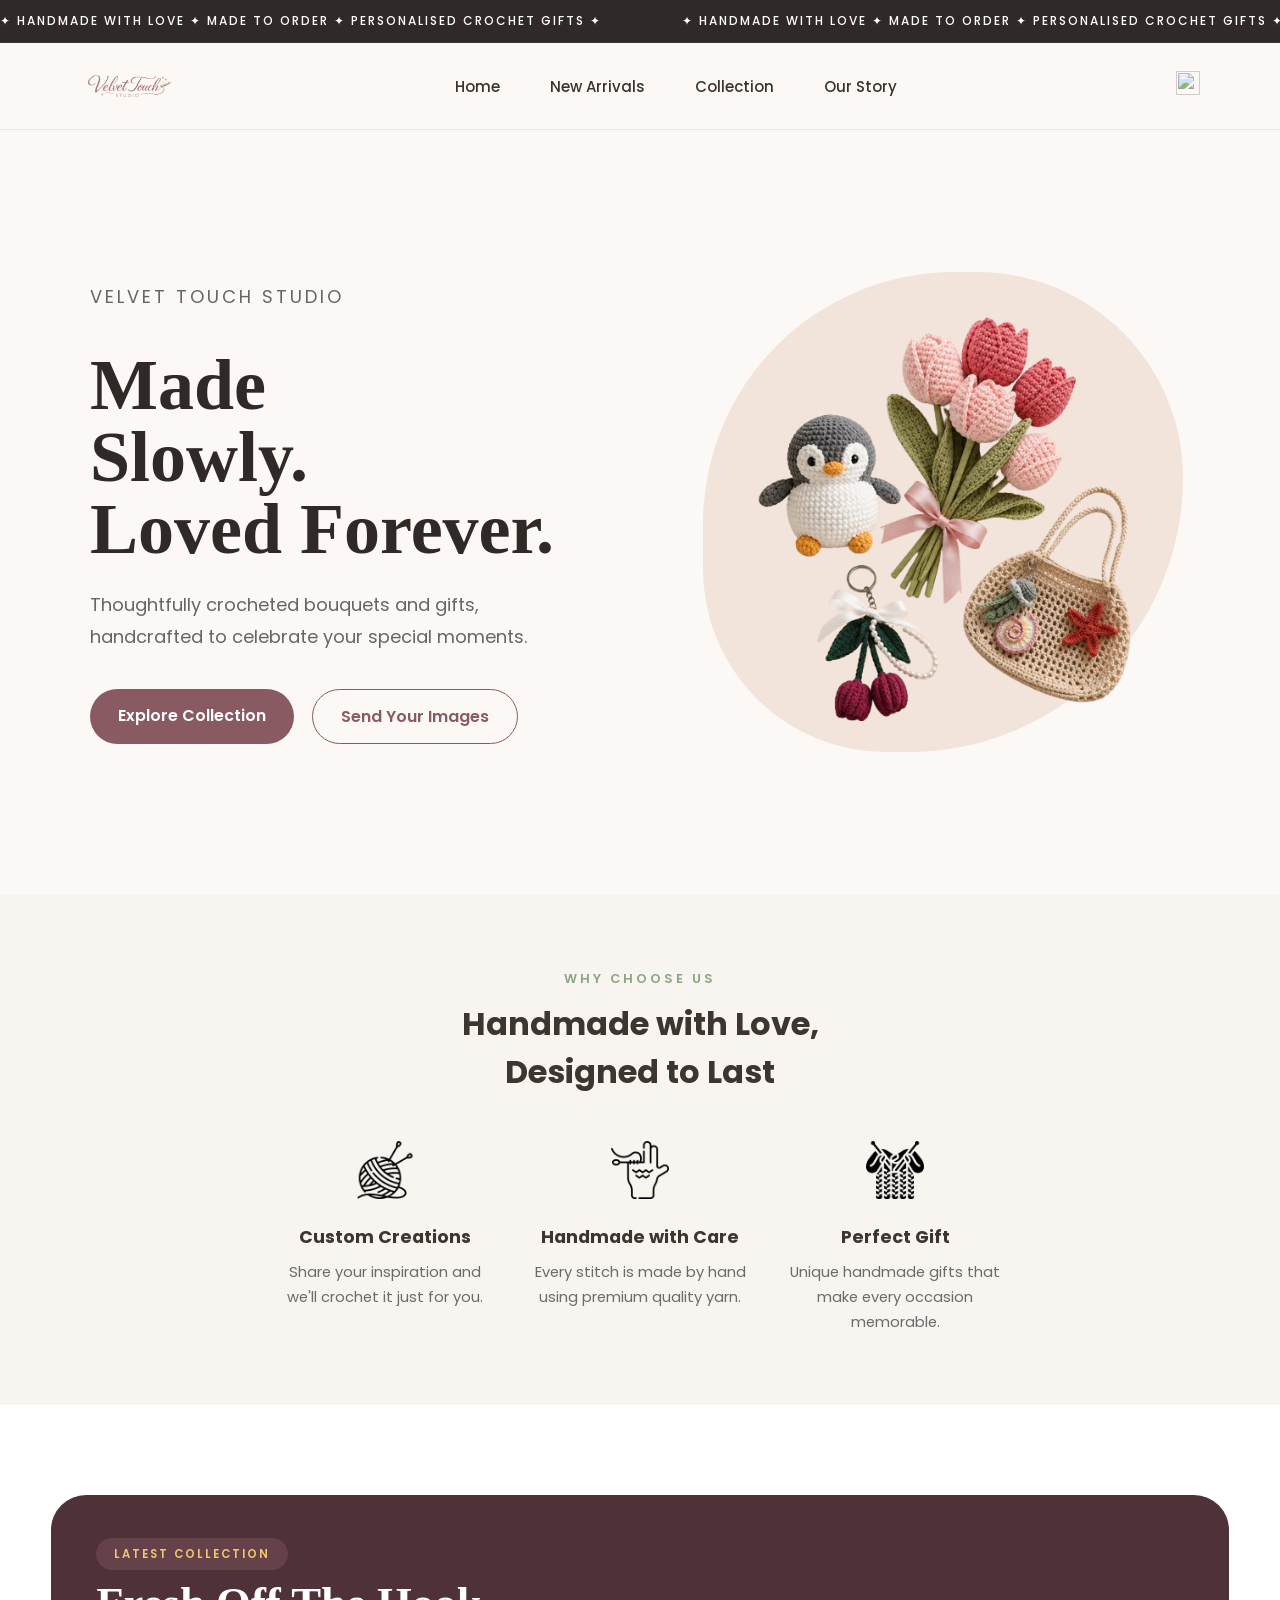
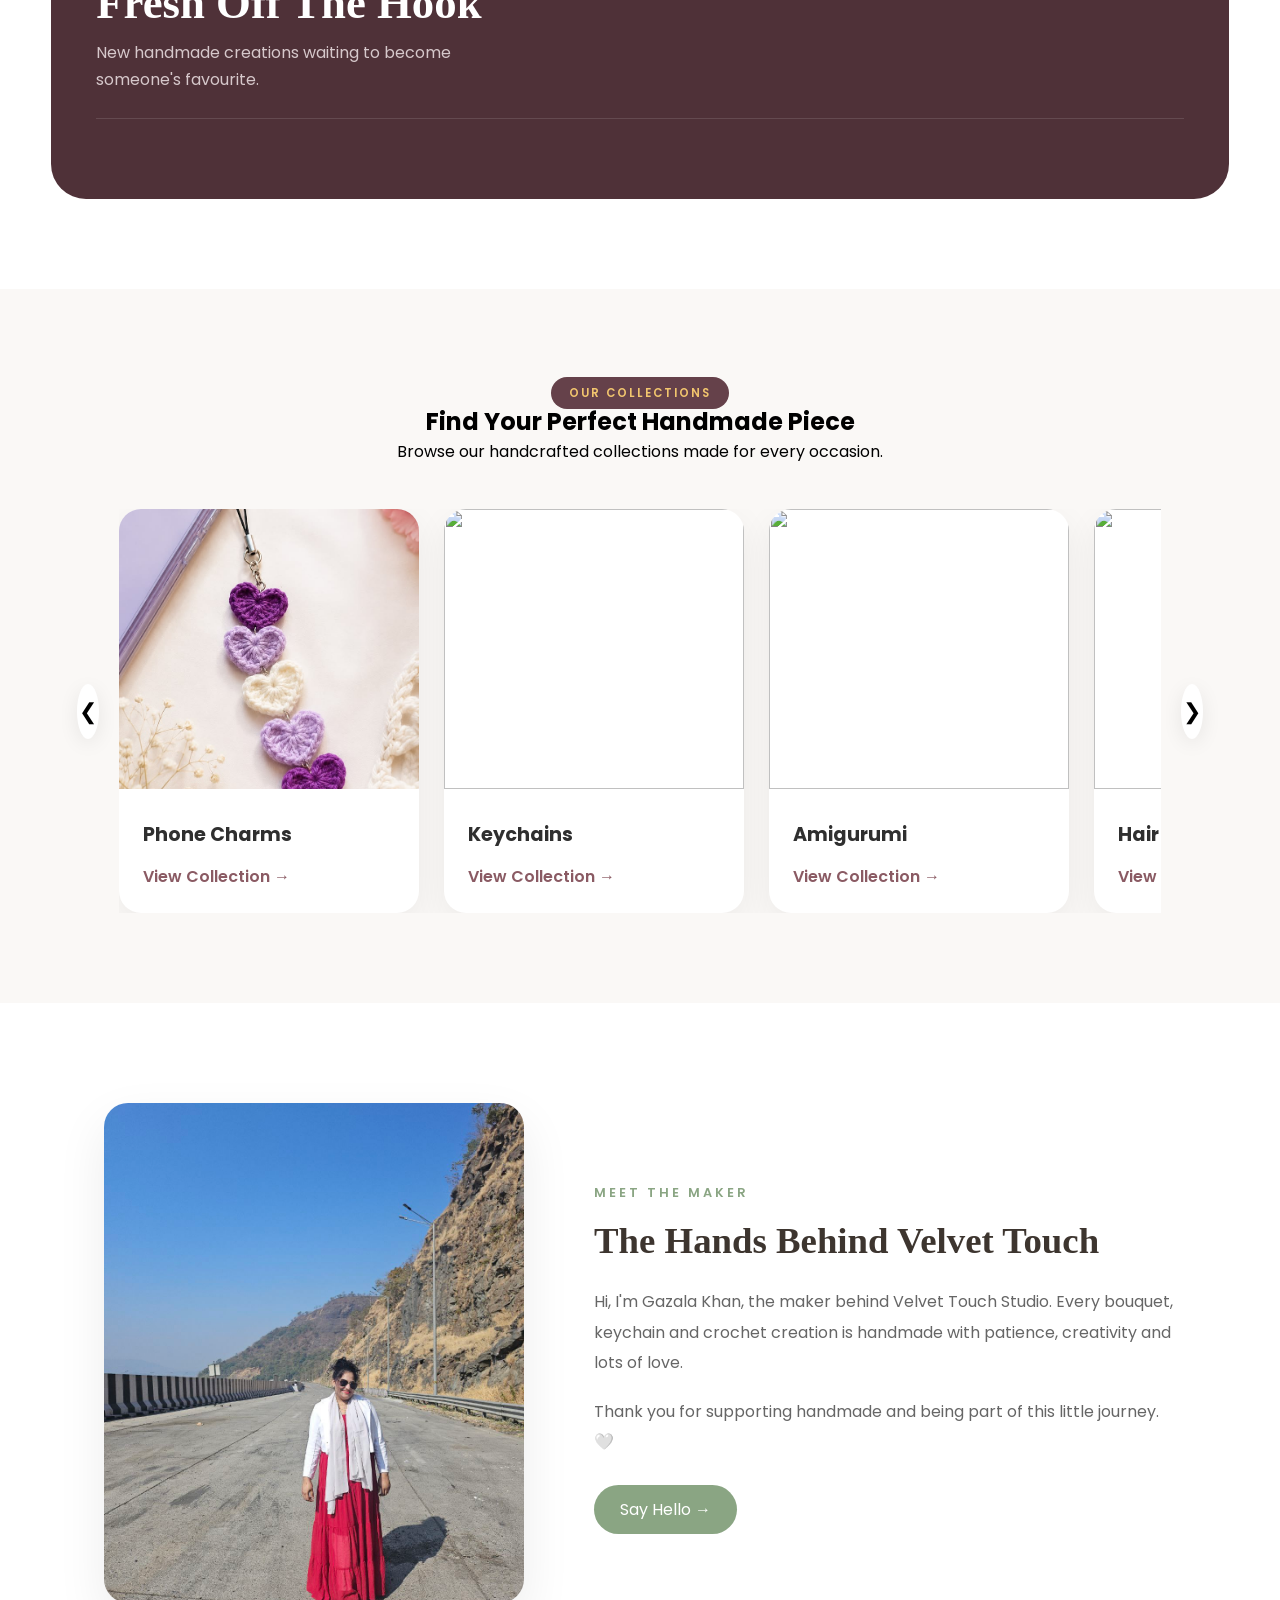
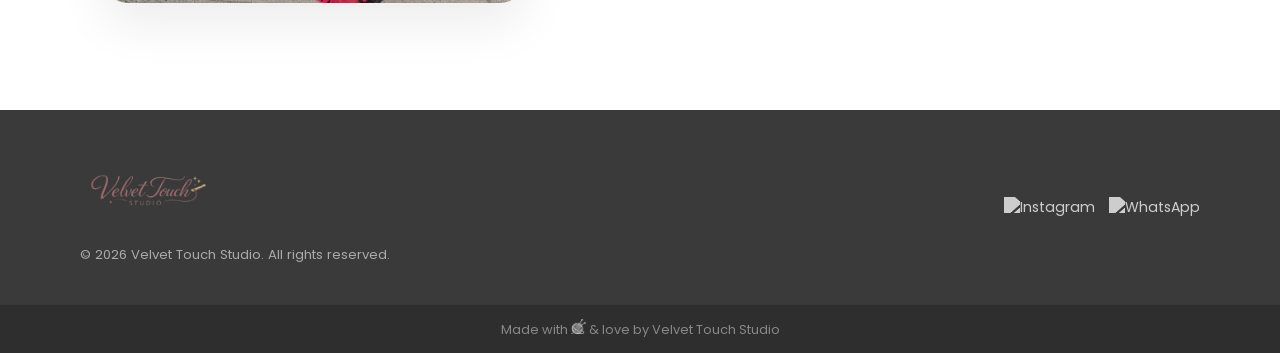
==== index.html @ 52bd9bd2 "lil fixed" ====
<!doctype html>
<html lang="en">
  <head>
    <meta charset="UTF-8" />
    <meta name="viewport" content="width=device-width, initial-scale=1.0" />
    <title>Velvet Touch Studio</title>
    <link rel="stylesheet" href="landing.css" />
    <link rel="preconnect" href="https://fonts.googleapis.com" />
    <link rel="preconnect" href="https://fonts.gstatic.com" crossorigin />
    <link rel="icon" type="image/png" href="./Assets/favicon_v.ico" />
    <link
      href="https://fonts.googleapis.com/css2?family=Dancing+Script:wght@400..700&family=Poppins:wght@300;400;500;600&display=swap"
      rel="stylesheet"
    />
  </head>
  <body>
    <div class="announcement-bar">
      <div class="announcement-track">
        <span>✦ HANDMADE WITH LOVE ✦ MADE TO ORDER ✦ PERSONALISED CROCHET GIFTS ✦ </span>
        <span>✦ HANDMADE WITH LOVE ✦ MADE TO ORDER ✦ PERSONALISED CROCHET GIFTS ✦ </span>
      </div>
    </div>

    <!-- NAVBAR -->
     <header class="navbar">

    <a href="#" class="logo">
        <img src="Assets/logo-velvet.png"
             alt="Velvet Touch Studio"
             class="nav-logo">
    </a>

    <nav class="nav-links">
        <a href="#home">Home</a>
        <a href="#new-arrivals">New Arrivals</a>
        <a href="#collections">Collection</a>
        <a href="#founder">Our Story</a>
    </nav>

    <div class="nav-right">

        <a href="https://www.instagram.com/velvet_touch_studio07/"
           target="_blank"
           aria-label="Instagram">

            <img src="https://cdn.jsdelivr.net/npm/simple-icons@v9/icons/instagram.svg"
                 class="social-icon">

        </a>

    </div>

</header>

  

    <!-- HERO -->
    <section class="hero">

    <div class="hero-left">

        <p class="hero-tag">
          Velvet Touch Studio
        </p>

        <h1>
            Made <br>
            Slowly. <br>
            Loved Forever.
        </h1>

        <p>
            Thoughtfully crocheted bouquets and gifts,
            handcrafted to celebrate your special moments.
        </p>

        <div class="hero-buttons">

            <a href="#collections">Explore Collection</a>

            <a href="https://wa.me/919152368605?text=Hi! I'd like to place a custom crochet order.">Send Your Images</a>

        </div>

    </div>

    <div class="hero-right">

        <div class="blob"></div>

        <img src="Assets/homepage1.png">

    </div>

</section>

    <!-- FEATURES -->
   <section class="why-us">

    <div class="section-heading">
        <span>WHY CHOOSE US</span>
        <h2>Handmade with Love,<br>Designed to Last</h2>
    </div>

    <div class="feature-grid">

        <div class="feature-card">
            <img src="Assets/knitting.png" alt="">
            <h3>Custom Creations</h3>
            <p>Share your inspiration and we'll crochet it just for you.</p>
        </div>

        <div class="feature-card">
            <img src="Assets/glove.png" alt="">
            <h3>Handmade with Care</h3>
            <p>Every stitch is made by hand using premium quality yarn.</p>
        </div>

        <div class="feature-card">
            <img src="Assets/knitting1.png" alt="">
            <h3>Perfect Gift</h3>
            <p>Unique handmade gifts that make every occasion memorable.</p>
        </div>

    </div>

</section>

    <!-- PRODUCTS -->
    <!-- NEW ARRIVALS -->
     <section class="new-arrivals" id="new-arrivals">

<div class="arrival-header">

<div>

<span class="arrival-heading-small">
LATEST COLLECTION
</span>

<h2>
Fresh Off The Hook
</h2>

<p>
New handmade creations waiting to become someone's favourite.
</p>

</div>

</div>

<div
class="new-arrivals-grid"
id="new-arrivals-grid">

</div>

<div class="carousel-wrapper">

<div class="carousel-track"
id="newTrack">

</div>

<div
class="carousel-dots"
id="newDots">

</div>

</section>
     

    <!-- OUR COLLECTION -->
    <!-- OUR COLLECTION -->
     <section class="collections" id ="collections">

    <div class="collection-header">

        <span class="arrival-heading-small">
            OUR COLLECTIONS
        </span>

        <h2>
            Find Your Perfect Handmade Piece
        </h2>

        <p>
            Browse our handcrafted collections made for every occasion.
        </p>

    </div>


    <div class="collection-slider">

        <button class="collection-arrow prev">
            &#10094;
        </button>

        <div class="collection-track">

            <!-- Phone Charms -->
            <div class="collection-card">

                <img src="Assets/mobilecharm.jpg">

                <div class="collection-info">

                    <h3>Phone Charms</h3>

                    <a href="collection.html?category=phonecharms">
                        View Collection →
                    </a>

                </div>

            </div>

            <!-- Keychains -->
            <div class="collection-card">

                <img src="https://i.ibb.co/8njhsvgH/cheery.jpg">

                <div class="collection-info">

                    <h3>Keychains</h3>

                    <a href="collection.html?category=keychain">
                        View Collection →
                    </a>

                </div>

            </div>

            <!-- Amigurumi -->
            <div class="collection-card">

                <img src="https://i.ibb.co/j9mbhsMb/yellow.jpg">

                <div class="collection-info">

                    <h3>Amigurumi</h3>

                    <a href="collection.html?category=amigurumi">
                        View Collection →
                    </a>

                </div>

            </div>

            <!-- Bracelets -->
            

            <!-- Hair -->
            <div class="collection-card">

                <img src="https://i.ibb.co/5Wn5MvmQ/gagra.jpg">

                <div class="collection-info">

                    <h3>Hair Accessories</h3>

                    <a href="collection.html?category=hair">
                        View Collection →
                    </a>

                </div>

            </div>

            <!-- Bags -->
            <div class="collection-card">

                <img src="Assets/image.png">

                <div class="collection-info">

                    <h3>Bags</h3>

                    <a href="collection.html?category=bag">
                        View Collection →
                    </a>

                </div>

            </div>

            <!-- Flowers -->
            <div class="collection-card">

                <img src="Assets/flowers.jpg">

                <div class="collection-info">

                    <h3>Flowers</h3>

                    <a href="collection.html?category=flower">
                        View Collection →
                    </a>

                </div>

            </div>

            <!-- Combo -->
            <div class="collection-card">

                <img src="https://i.ibb.co/m1PsWNV/combo.jpg">

                <div class="collection-info">

                    <h3>Combos</h3>

                    <a href="collection.html?category=combo">
                        View Collection →
                    </a>

                </div>

            </div>

            <!-- Rakhi -->
            <div class="collection-card">

                <img src="https://i.ibb.co/xtbhGpp7/rakhi.jpg">

                <div class="collection-info">

                    <h3>Rakhi</h3>

                    <a href="collection.html?category=rakhi">
                        View Collection →
                    </a>

                </div>

            </div>

        </div>

        <button class="collection-arrow next">
            &#10095;
        </button>

    </div>

</section>


    <!-- FOUNDER -->
    <section class="founder" id ="founder">

  <div class="founder-image">
    <img src="Assets/founder.jpeg" alt="Founder">
  </div>

  <div class="founder-content">
    <span class="founder-tag">MEET THE MAKER</span>

    <h2>The Hands Behind Velvet Touch</h2>

    <p>
      Hi, I'm Gazala Khan, the maker behind Velvet Touch Studio.
      Every bouquet, keychain and crochet creation is handmade with
      patience, creativity and lots of love.
    </p>

    <p>
      Thank you for supporting handmade and being part of this little journey.
      🤍
    </p>

    <a
      href="https://wa.me/919152368605?text=Hi! I would like to place a crochet order."
      class="founder-btn"
      target="_blank"
    >
      Say Hello →
    </a>

  </div>

</section>
  

    <!-- FOOTER -->
    <footer class="footer">
      <div class="footer-left">
        <img src="Assets/logo-velvet.png" alt="Velvet Touch Studio" />
        <p>© 2026 Velvet Touch Studio. All rights reserved.</p>
      </div>
      <div class="footer-right">
        <div class="footer-social">
          <a
            href="https://www.instagram.com/velvet_touch_studio07/"
            target="_blank"
            aria-label="Instagram"
          >
            <img
              src="https://cdn.jsdelivr.net/npm/simple-icons@v9/icons/instagram.svg"
              alt="Instagram"
              class="footer-social-icon"
            />
          </a>
          <a
            href="https://wa.me/919152368605"
            target="_blank"
            aria-label="WhatsApp"
          >
            <img
              src="https://cdn.jsdelivr.net/npm/simple-icons@v9/icons/whatsapp.svg"
              alt="WhatsApp"
              class="footer-social-icon"
            />
          </a>
        </div>
      </div>
    </footer>
    <div class="footer-bottom">
      Made with <img src="Assets/knitting.png" alt="knittling" /> & love by
      Velvet Touch Studio
    </div>
    <script>
      window.addEventListener("load", () => {
  loadsproduct();
});

const newTrack = document.getElementById("newTrack");
const newArrivalsGrid = document.getElementById("new-arrivals-grid");

async function loadsproduct() {
  const SHEET_URL =
    "https://docs.google.com/spreadsheets/d/e/2PACX-1vTaDF8jn6Kl76pzQYbrFFRERaGYz3kfjaHtJrNWMc9aYSRRdrO00SuDPOirvGVL3f5p3TjMWspi54NQ/pub?output=csv";

  const response = await fetch(SHEET_URL);
  const csvText = await response.text();

  const rows = csvText.trim().split("\n");
  const headers = rows[0].split(",").map((h) => h.trim());

  const products = rows.slice(1).map((row) => {
    const values = row.split(",").map((v) => v.trim());
    const obj = {};

    headers.forEach((header, i) => {
      obj[header] = values[i];
    });

    return obj;
  });

  const newArrivals = products.filter((p) => p.isnew === "yes");

  /* ---------- Mobile Carousel ---------- */

  const newTrackHTML = newArrivals
    .map(
      (p) => `
      <div class="carousel-card">
        <img src="${p.image}" alt="${p.name}" />
        <span class="new-tag">New</span>

        <div class="product-info">
          <h3>${p.name}</h3>
          <p class="price">₹${p.price}</p>

          <a
            href="https://wa.me/919152368605?text=Hi! I'm interested in the *${p.name}*."
            class="card-btn"
            target="_blank"
          >
            Order Now
          </a>
        </div>
      </div>
    `
    )
    .join("");

  newTrack.innerHTML = newTrackHTML;

  /* ---------- Desktop Grid ---------- */

  const newArrivalsGridHTML = newArrivals
    .map(
      (p) => `
      <div class="arrival-card">

        <div class="arrival-image">
          <img src="${p.image}" alt="${p.name}">
        </div>

        <div class="arrival-content">

          <span class="arrival-label">NEW</span>

          <h3>${p.name}</h3>

          <div class="arrival-footer">

            <span class="arrival-price">
              ₹${p.price}
            </span>

            <a
              href="https://wa.me/919152368605?text=Hi! I'm interested in the *${p.name}*."
              class="arrival-btn"
              target="_blank"
            >
              Order →
            </a>

          </div>

        </div>

      </div>
    `
    )
    .join("");

  newArrivalsGrid.innerHTML = newArrivalsGridHTML;

  setupCarousel("newTrack", "newDots");
}
const track = document.querySelector(".collection-track");

document.querySelector(".next").onclick = () => {

track.scrollBy({

left:330,

behavior:"smooth"

});

};

document.querySelector(".prev").onclick = () => {

track.scrollBy({

left:-330,

behavior:"smooth"

});

};
    </script>
  </body>
</html>
---- landing.css ----
* {
  margin: 0;
  padding: 0;
  box-sizing: border-box;
  font-family: "Poppins", sans-serif;
}

/* ANNOUNCEMENT BAR */
/* Announcement Bar */

.announcement-bar {
  width: 100%;
  overflow: hidden;
  background: #2f2a27;
  color: #fff;
  border-bottom: 1px solid rgba(255, 255, 255, 0.08);
  padding: 12px 0;
}

.announcement-track {
  display: flex;
  width: max-content;
  animation: marquee 18s linear infinite;
}

.announcement-track span {
  white-space: nowrap;
  padding-right: 80px;
  font-size: 12px;
  letter-spacing: 2px;
  text-transform: uppercase;
  font-weight: 500;
}

@keyframes marquee {
  from {
    transform: translateX(0%);
  }

  to {
    transform: translateX(-50%);
  }
}

/* NAVBAR */
/* ================= NAVBAR ================= */
/* ================= NAVBAR ================= */

.navbar{
    position: sticky;
    top:0;
    z-index:1000;

    display:flex;
    justify-content:space-between;
    align-items:center;

    padding:14px 80px;

    background:rgba(252,248,245,.92);
    backdrop-filter:blur(15px);

    border-bottom:1px solid #ece7e2;
}

.nav-logo{
    height:58px;
    display:block;
}

/* Links */

.nav-links{
    display:flex;
    align-items:center;
    gap:50px;
}

.nav-links a{
    text-decoration:none;
    color:#3B312E;
    font-size:15px;
    font-weight:500;
    position:relative;
    transition:.3s;
}

.nav-links a::after{
    content:"";
    position:absolute;

    left:0;
    bottom:-6px;

    width:0;
    height:2px;

    background:#8A5A63;

    transition:.3s;
}

.nav-links a:hover{
    color:#8A5A63;
}

.nav-links a:hover::after{
    width:100%;
}

/* Right */

.nav-right{
    display:flex;
    align-items:center;
}

.social-icon{
    width:24px;
    height:24px;

    opacity:.75;

    transition:.3s;
}

.social-icon:hover{
    opacity:1;
    transform:scale(1.12);
}
/* HERO */
/* ================= HERO ================= */

.hero {
    display: flex;
    justify-content: space-between;
    align-items: center;

    padding: 80px 90px;
    min-height: 85vh;

    background: #FCF8F5;
    overflow: hidden;
}

.hero-left {
    width: 48%;
}

.hero-tag {
    color: #8A5A63;
    font-size: 14px;
    letter-spacing: 3px;
    text-transform: uppercase;
    margin-bottom: 18px;
}

.hero-left h1 {
    font-size: 4.5rem;
    line-height: 1;
    color: #2F2A27;
    font-family: "Cormorant Garamond", serif;
    margin-bottom: 24px;
}

.hero-left p {
    font-size: 18px;
    line-height: 1.8;
    color: #666;
    max-width: 500px;
    margin-bottom: 35px;
}

.hero-buttons{
    display:flex;
    gap:18px;
}

.hero-buttons a{
    text-decoration:none;
    padding:14px 28px;
    border-radius:999px;
    font-weight:600;
    transition:.3s;
}

.hero-buttons a:first-child{
    background:#8A5A63;
    color:white;
}

.hero-buttons a:last-child{
    border:1px solid #8A5A63;
    color:#8A5A63;
}

.hero-buttons a:hover{
    transform:translateY(-4px);
}

/* RIGHT */

.hero-right{
    width:45%;
    position:relative;

    display:flex;
    justify-content:center;
    align-items:center;
}

/* Blob */

.blob{
    position:absolute;

    width:480px;
    height:480px;

    background:#F3E4DB;

    border-radius:55% 45% 60% 40%;

    z-index:1;
}

/* Image */

.hero-right img{
    width:430px;
    position:relative;
    z-index:2;

    animation:float 5s ease-in-out infinite;
}

/* Floating Animation */

@keyframes float{

    0%{
        transform:translateY(0);
    }

    50%{
        transform:translateY(-12px);
    }

    100%{
        transform:translateY(0);
    }

}
/* FEATURES */
.why-us {
  background: #f8f5f1;
  padding: 70px 8%;
}

.section-heading {
  text-align: center;
  margin-bottom: 45px;
}

.section-heading span {
  color: #8aa583;
  font-size: 0.8rem;
  letter-spacing: 3px;
  font-weight: 600;
}

.section-heading h2 {
  margin-top: 10px;
  font-size: 2rem;
  color: #3d352f;
}

.feature-grid {
  display: flex;
  justify-content: center;
  gap: 35px;
  flex-wrap: wrap;
}

.feature-card {
  width: 220px;
  text-align: center;
  padding: 0;
  background: transparent;
  border-radius: 0;
}

.feature-card img {
  width: 58px;
  margin-bottom: 18px;
  cursor :pointer;
  transition: transform .3s ease;
}

.feature-card:hover img {
  transform: translateY(-6px);
}

.feature-card h3 {
  font-size: 1.1rem;
  color: #3d352f;
  margin-bottom: 10px;
}

.feature-card p {
  color: #6b6b6b;
  line-height: 1.7;
  font-size: .92rem;
}
/* SHARED PRODUCT STYLES */
.section-title {
  font-size: 2.2rem;
  font-family: "Dancing Script", cursive;
  color: #3a3a3a;
  margin-bottom: 6px;
}
.section-subtitle {
  color: #888;
  font-size: 0.92rem;
  font-weight: 300;
}
.product-info {
  padding: 14px 16px 18px;
}
.product-info h3 {
  font-size: 0.95rem;
  color: #3a3a3a;
  margin-bottom: 4px;
  font-weight: 500;
}
.price {
  color: #8aa583;
  font-weight: 600;
  font-size: 0.95rem;
  margin-bottom: 12px;
}
.card-btn {
  display: inline-block;
  text-decoration: none;
  padding: 7px 18px;
  border-radius: 50px;
  background: #8aa583;
  color: white;
  font-size: 0.82rem;
  font-weight: 500;
  transition: background 0.2s;
}
.card-btn:hover {
  background: #76926e;
}

/* NEW ARRIVALS */
/* ================= NEW ARRIVALS ================= */

/*========================*/

.new-arrivals{

width:min(1300px,92%);

margin:90px auto;

background:#4F3138;

border-radius:35px;

padding:45px;

}

/*========================*/

.arrival-header{

display:flex;

justify-content:space-between;

align-items:center;

padding-bottom:25px;

margin-bottom:35px;

border-bottom:1px solid rgba(255,255,255,.12);

}

.arrival-header h2{

font-size:2.8rem;

font-family:"Cormorant Garamond",serif;

color:white;

margin-top:12px;

}

.arrival-header p{

margin-top:10px;

color:#D6C8CB;

max-width:430px;

line-height:1.7;

}

.arrival-heading-small{

background:#65414A;

padding:8px 18px;

border-radius:999px;

color:#F2C66E;

font-size:.72rem;

letter-spacing:2px;

font-weight:600;

}

.arrival-header a{

color:white;

text-decoration:none;

font-weight:600;

}

/*========================*/

.new-arrivals-grid{

display:grid;

grid-template-columns:repeat(auto-fit,minmax(250px,1fr));

gap:26px;

}

/*========================*/

.arrival-card{

background:#65414A;

border-radius:22px;

overflow:hidden;

transition:.35s;

}

.arrival-card:hover{

transform:translateY(-10px);

}

.arrival-image{

padding:18px;

padding-bottom:0;

}

.arrival-image img{

width:100%;

height:320px;

border-radius:18px;

object-fit:cover;

display:block;

}

/*========================*/

.arrival-content{

padding:16px;

}

.arrival-label{

font-size:.72rem;

letter-spacing:2px;

color:#F2C66E;

text-transform:uppercase;

}

.arrival-content h3{

color:white;

/* font-size:1.1rem; */

/* margin:10px 0 22px; */

font-weight:500;

line-height:1.5;
 font-size:1rem;
  margin:8px 0 16px;

}

.arrival-footer{

display:flex;

justify-content:space-between;

align-items:center;

padding-top:15px;

border-top:1px solid rgba(255,255,255,.08);

}

.arrival-price{

color:#F2C66E;

font-size:1.2rem;

font-weight:600;

}

.arrival-btn{

color:white;

text-decoration:none;

font-weight:600;

transition:.3s;

}

.arrival-btn:hover{

transform:translateX(5px);

}

/* OUR COLLECTION */
/*=========================
      COLLECTIONS
==========================*/
.collections{

padding:90px 6%;

background:#faf8f6;

overflow:hidden;

}

.collection-header{

text-align:center;

margin-bottom:45px;

}

.collection-slider{

display:flex;

align-items:center;

gap:20px;

}

.collection-track{

display:flex;

gap:25px;

overflow-x:auto;

scroll-behavior:smooth;

scrollbar-width:none;

}

.collection-track::-webkit-scrollbar{

display:none;

}

.collection-card{

min-width:300px;

background:white;

border-radius:22px;

overflow:hidden;

box-shadow:0 12px 35px rgba(0,0,0,.06);

transition:.35s;

flex-shrink:0;

}

.collection-card:hover{

transform:translateY(-8px);

}

.collection-card img{

width:100%;

height:280px;

object-fit:cover;

}

.collection-info{

padding:24px;

}

.collection-info h3{

font-size:1.2rem;

margin-bottom:15px;

color:#2f2f2f;

}

.collection-info a{

text-decoration:none;

font-weight:600;

color:#8a5a63;

}

.collection-arrow{

width:55px;

height:55px;

border:none;

border-radius:50%;

background:white;

box-shadow:0 5px 20px rgba(0,0,0,.08);

cursor:pointer;

font-size:1.4rem;

transition:.3s;

}

.collection-arrow:hover{

background:#8a5a63;

color:white;

}

/* ===========================
        FOUNDER
=========================== */

.founder{
    max-width:1200px;
    margin:100px auto;
    padding:0 5%;

    display:grid;
    grid-template-columns:420px 1fr;
    align-items:center;
    gap:70px;
}

.founder-image img{
    width:100%;
    height:500px;
    object-fit:cover;

    border-radius:24px;

    box-shadow:0 20px 50px rgba(0,0,0,.08);
}

.founder-tag{
    color:#8AA583;
    font-size:.8rem;
    letter-spacing:3px;
    font-weight:600;
}

.founder-content h2{
    font-size:2.3rem;
    margin:15px 0 25px;
    color:#3d352f;
    font-family:"Cormorant Garamond", serif;
}

.founder-content p{
    color:#666;
    line-height:1.9;
    margin-bottom:18px;
    max-width:580px;
}

.founder-btn{
    display:inline-block;
    margin-top:10px;

    background:#8AA583;
    color:#fff;

    padding:12px 26px;

    border-radius:50px;

    text-decoration:none;
    transition:.3s;
}


.founder-btn:hover{
    background:#76926e;
}

/* FOOTER */
.footer {
  background: #3a3a3a;
  color: white;
  padding: 40px 80px;
  display: flex;
  justify-content: space-between;
  align-items: center;
  flex-wrap: wrap;
  gap: 20px;
}
.footer-left img {
  height: 80px;
  /* filter: brightness(0) invert(1); */
  opacity: 0.85;
}
.footer-left p {
  font-size: 0.82rem;
  color: #aaa;
  margin-top: 8px;
}
.footer-right {
  display: flex;
  gap: 20px;
  align-items: center;
}
.footer-right a {
  color: #ccc;
  text-decoration: none;
  font-size: 0.88rem;
  transition: color 0.2s;
}
.footer-right a:hover {
  color: white;
}
.footer-social {
  display: flex;
  gap: 14px;
  align-items: center;
}
.footer-social-icon {
  height: 22px;
  width: 22px;
  filter: brightness(0) invert(1);
  opacity: 0.75;
  transition: opacity 0.2s;
}
.footer-social-icon:hover {
  opacity: 1;
}
.footer-bottom {
  background: #2e2e2e;
  text-align: center;
  padding: 14px;
  font-size: 0.8rem;
  color: #888;
}
.footer-bottom img {
  height: 15px;
  width: auto;
  filter: brightness(0) invert(1);
}
.carousel-wrapper {
  display: none;
}
.product-grid {
  display: grid;
}
/* .announcement-bar {
  overflow: hidden;
  white-space: nowrap;
}

.announcement-track {
  display: flex;
  width: max-content;
  animation: scroll-left 15s linear infinite;
}



/* @keyframes scroll-left {
  from {
    transform: translateX(0);
  }
  to {
    transform: translateX(-50%);
  }
} */

#home{
    scroll-margin-top:100px;
}

#new-arrivals{
    scroll-margin-top:100px;
}

#collections{
    scroll-margin-top:100px;
}

#founder{
    scroll-margin-top:100px;
}
@media (max-width: 768px) {
  /* NAVBAR */
  .navbar{
        padding:14px 20px;
    }

    .nav-links{
        display:none;
    }

    .nav-logo{
        height:48px;
    }

  /* HERO */
  .hero {
    min-height: 350px;
  }
  .heading {
    font-size: 2.5rem;
  }
  .sub-heading {
    font-size: 0.9rem;
  }

  /* FEATURES */
  .features {
    padding: 40px 20px;
    gap: 30px;
    flex-direction: column;
    align-items: center;
  }

  /* NEW ARRIVALS */
  .new-arrivals {
    padding: 40px 0;
  }
  .new-arrivals-grid {
    display: none;
  }

  /* COLLECTION */
  .collection {
    padding: 40px 0;
  }
  .product-grid {
    display: none !important;
  }

  /* CATEGORY TABS - single scrollable row, no cutoff */
  .category-tabs {
    flex-wrap: wrap;
    justify-content: center;
    overflow-x: auto;
    gap: 8px;
    padding: 0 20px 10px;
    margin: 20px 0 30px;
    scrollbar-width: none;
    -webkit-overflow-scrolling: touch;
  }
  .category-tabs::-webkit-scrollbar {
    display: none;
  }
  .tab-btn {
    flex-shrink: 0;
    white-space: nowrap;
  }
  .tab-btn:last-child {
    margin-right: 20px;
  }

  /* CAROUSEL - clean single card, no peeking */
  .carousel-wrapper {
    display: block;
    padding: 0 20px;
    overflow: hidden;
    width: 100%;
    box-sizing: border-box;
  }
  .carousel-track {
    display: flex;
    width: 100%;
    transition: transform 0.35s ease;
  }
  .carousel-card {
    width: 100%;
    min-width: 100%;
    max-width: 100%;
    flex-shrink: 0;
    background: white;
    border-radius: 16px;
    overflow: hidden;
    box-shadow: 0 4px 20px rgba(0, 0, 0, 0.08);
    position: relative;
    box-sizing: border-box;
  }
  .carousel-card.hidden {
    display: none;
  }
  .carousel-card img {
    width: 100%;
    height: 300px;
    object-fit: contain;
    background: #f9f5f0;
  }
  .carousel-card .new-tag {
    position: absolute;
    top: 12px;
    left: 12px;
  }
  .carousel-dots {
    display: flex;
    justify-content: center;
    gap: 8px;
    margin-top: 16px;
  }
  .dot {
    width: 8px;
    height: 8px;
    border-radius: 50%;
    background: #ccc;
    cursor: pointer;
    transition: all 0.2s;
  }
  .dot.active {
    background: #8aa583;
    width: 20px;
    border-radius: 10px;
  }

  /* FOUNDER */
  .founder {
    flex-direction: column;
  }
  .founder-text {
    padding: 40px 30px;
  }
  .founder-image {
    min-height: 250px;
  }

  /* FOOTER */
  .footer {
    flex-direction: column;
    text-align: center;
    padding: 30px 20px;
  }
}

@media (max-width: 480px) {
  .heading {
    font-size: 2rem;
  }
  .tab-btn {
    padding: 7px 16px;
    font-size: 0.8rem;
  }
}
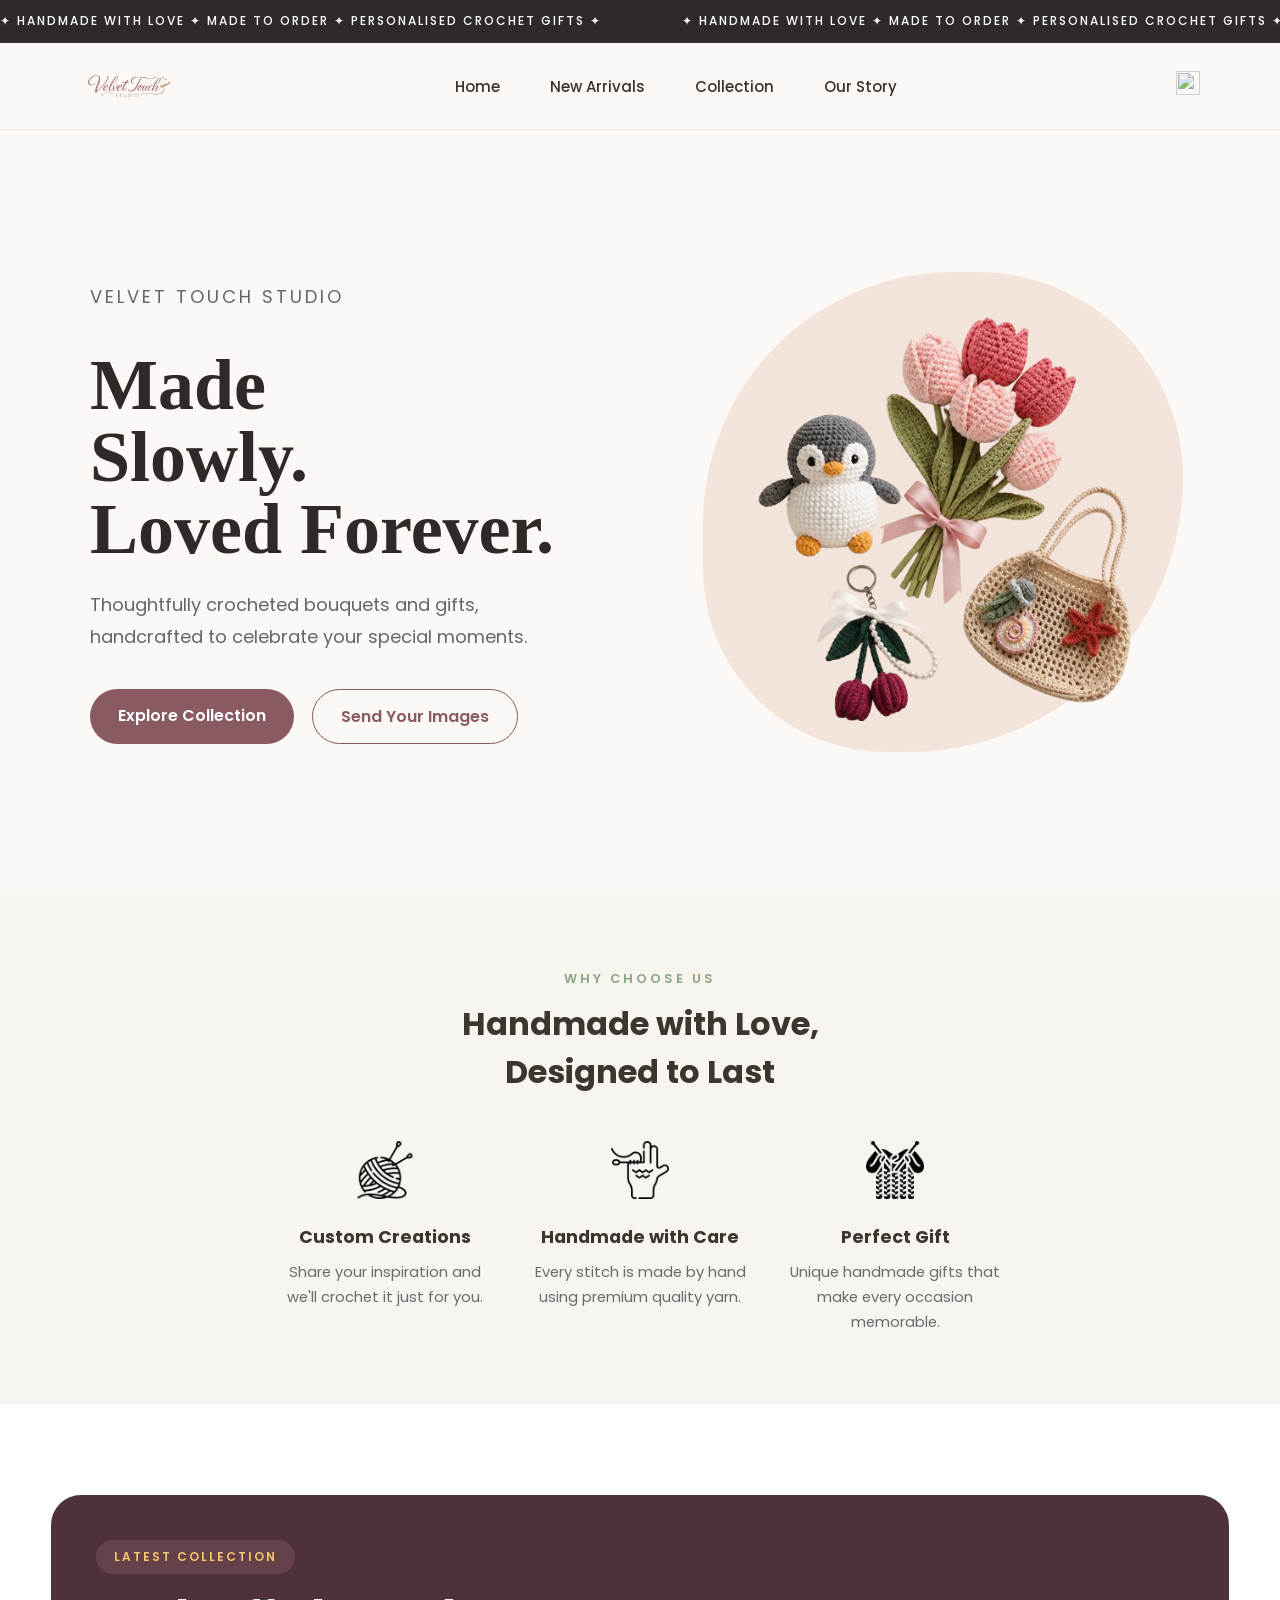
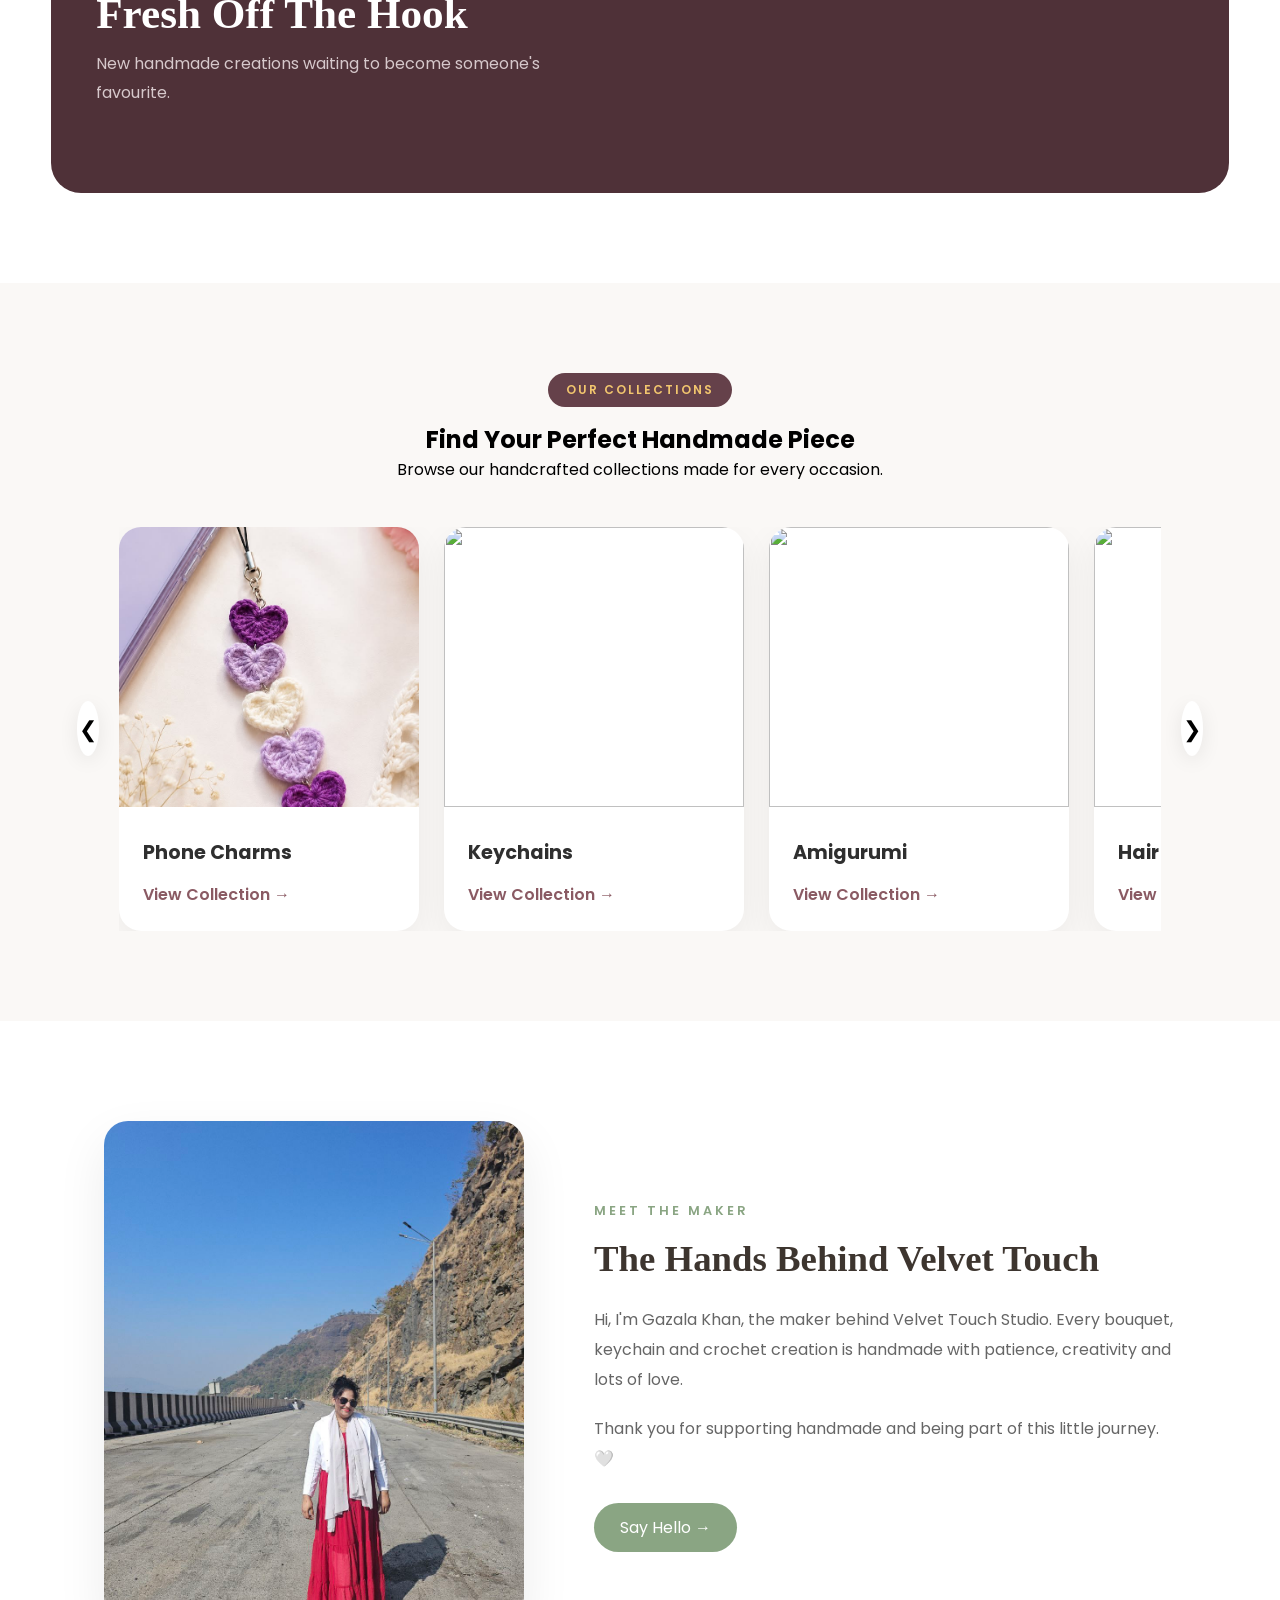
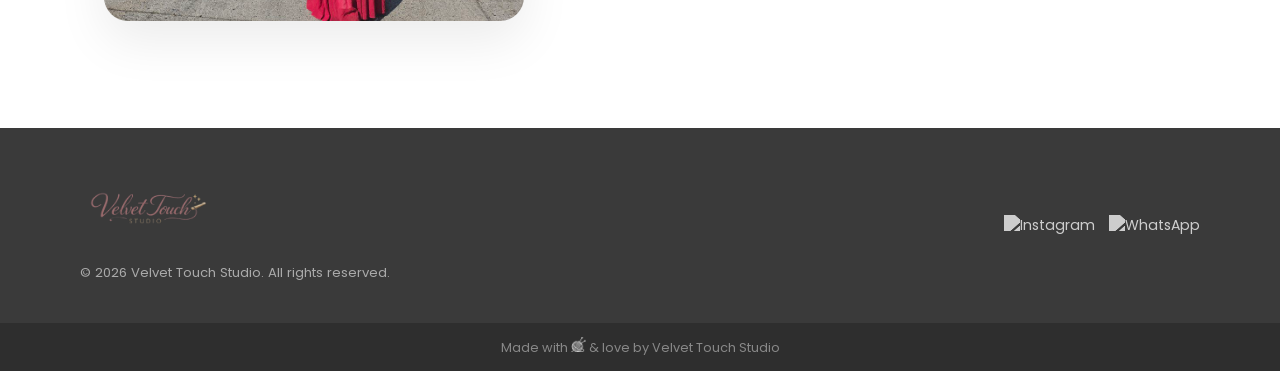
==== commit e1860d70: "changes" ====
--- a/index.html
+++ b/index.html
@@ -125,51 +125,60 @@
     </div>
 
 </section>
-
-    <!-- PRODUCTS -->
-    <!-- NEW ARRIVALS -->
-     <section class="new-arrivals" id="new-arrivals">
-
-<div class="arrival-header">
-
-<div>
-
-<span class="arrival-heading-small">
-LATEST COLLECTION
-</span>
-
-<h2>
-Fresh Off The Hook
-</h2>
-
-<p>
-New handmade creations waiting to become someone's favourite.
-</p>
-
-</div>
-
-</div>
-
-<div
-class="new-arrivals-grid"
-id="new-arrivals-grid">
-
-</div>
-
-<div class="carousel-wrapper">
-
-<div class="carousel-track"
-id="newTrack">
-
-</div>
-
-<div
-class="carousel-dots"
-id="newDots">
-
-</div>
+<!-- =========================
+      NEW ARRIVALS
+========================= -->
+
+<section class="new-arrivals" id="new-arrivals">
+
+  <div class="arrival-header">
+
+    <div>
+      <span class="arrival-heading-small">
+        LATEST COLLECTION
+      </span>
+
+      <h2>Fresh Off The Hook</h2>
+
+      <p>
+        New handmade creations waiting to become someone's favourite.
+      </p>
+    </div>
+
+  </div>
+
+  <!-- Desktop Grid -->
+  <div class="arrival-grid" id="arrivalGrid"></div>
+
+  <!-- Mobile Slider -->
+  <div class="arrival-slider">
+
+    <button class="slider-btn prev-btn">
+      &#10094;
+    </button>
+
+    <div class="slider-wrapper">
+
+      <div class="slider-track" id="arrivalTrack">
+
+        <!-- JS Products -->
+
+      </div>
+
+    </div>
+
+    <button class="slider-btn next-btn">
+      &#10095;
+    </button>
+
+  </div>
+
+  <!-- Dots -->
+  <div class="slider-dots" id="arrivalDots"></div>
 
 </section>
+
+
      
 
     <!-- OUR COLLECTION -->
--- a/landing.css
+++ b/landing.css
@@ -355,225 +355,253 @@
 }
 
 /* NEW ARRIVALS */
-/* ================= NEW ARRIVALS ================= */
-
-/*========================*/
+/* =========================
+      NEW ARRIVALS
+========================= */
 
 .new-arrivals{
-
-width:min(1300px,92%);
-
-margin:90px auto;
-
-background:#4F3138;
-
-border-radius:35px;
-
-padding:45px;
-
-}
-
-/*========================*/
+    width:min(1300px,92%);
+    margin:90px auto;
+    padding:45px;
+    background:#4F3138;
+    border-radius:30px;
+}
 
 .arrival-header{
-
-display:flex;
-
-justify-content:space-between;
-
-align-items:center;
-
-padding-bottom:25px;
-
-margin-bottom:35px;
-
-border-bottom:1px solid rgba(255,255,255,.12);
-
+    margin-bottom:40px;
+}
+
+.arrival-heading-small{
+    display:inline-block;
+    background:#65414A;
+    color:#F2C66E;
+    padding:8px 18px;
+    border-radius:999px;
+    font-size:.75rem;
+    letter-spacing:2px;
+    font-weight:600;
+    margin-bottom:15px;
 }
 
 .arrival-header h2{
-
-font-size:2.8rem;
-
-font-family:"Cormorant Garamond",serif;
-
-color:white;
-
-margin-top:12px;
-
+    color:#fff;
+    font-size:2.7rem;
+    font-family:"Cormorant Garamond",serif;
+    margin-bottom:12px;
 }
 
 .arrival-header p{
-
-margin-top:10px;
-
-color:#D6C8CB;
-
-max-width:430px;
-
-line-height:1.7;
-
-}
-
-.arrival-heading-small{
-
-background:#65414A;
-
-padding:8px 18px;
-
-border-radius:999px;
-
-color:#F2C66E;
-
-font-size:.72rem;
-
-letter-spacing:2px;
-
-font-weight:600;
-
-}
-
-.arrival-header a{
-
-color:white;
-
-text-decoration:none;
-
-font-weight:600;
-
-}
-
-/*========================*/
-
-.new-arrivals-grid{
-
-display:grid;
-
-grid-template-columns:repeat(auto-fit,minmax(250px,1fr));
-
-gap:26px;
-
-}
-
-/*========================*/
-
-.arrival-card{
-
-background:#65414A;
-
-border-radius:22px;
-
-overflow:hidden;
-
-transition:.35s;
-
-}
-
-.arrival-card:hover{
-
-transform:translateY(-10px);
-
-}
-
-.arrival-image{
-
-padding:18px;
-
-padding-bottom:0;
-
-}
-
-.arrival-image img{
-
-width:100%;
-
-height:320px;
-
-border-radius:18px;
-
-object-fit:cover;
-
-display:block;
-
-}
-
-/*========================*/
-
-.arrival-content{
-
-padding:16px;
-
-}
-
-.arrival-label{
-
-font-size:.72rem;
-
-letter-spacing:2px;
-
-color:#F2C66E;
-
-text-transform:uppercase;
-
-}
-
-.arrival-content h3{
-
-color:white;
-
-/* font-size:1.1rem; */
-
-/* margin:10px 0 22px; */
-
-font-weight:500;
-
-line-height:1.5;
- font-size:1rem;
-  margin:8px 0 16px;
-
-}
-
-.arrival-footer{
-
-display:flex;
-
-justify-content:space-between;
-
-align-items:center;
-
-padding-top:15px;
-
-border-top:1px solid rgba(255,255,255,.08);
-
-}
-
-.arrival-price{
-
-color:#F2C66E;
-
-font-size:1.2rem;
-
-font-weight:600;
-
-}
-
-.arrival-btn{
-
-color:white;
-
-text-decoration:none;
-
-font-weight:600;
-
-transition:.3s;
-
-}
-
-.arrival-btn:hover{
-
-transform:translateX(5px);
-
-}
+    color:#D6C8CB;
+    max-width:500px;
+    line-height:1.8;
+}
+
+
+/* =========================
+      DESKTOP GRID
+========================= */
+
+.arrival-grid{
+
+    display:grid;
+
+    grid-template-columns:repeat(auto-fit,minmax(260px,1fr));
+
+    gap:28px;
+
+}
+
+
+/* =========================
+      CARD
+========================= */
+
+.arrival-item{
+
+    background:#65414A;
+
+    border-radius:22px;
+
+    overflow:hidden;
+
+    transition:.35s;
+
+}
+
+.arrival-item:hover{
+
+    transform:translateY(-8px);
+
+}
+
+.arrival-item img{
+
+    width:100%;
+
+    height:300px;
+
+    object-fit:cover;
+
+    display:block;
+
+}
+
+.arrival-info{
+
+    padding:20px;
+
+}
+
+.arrival-info span{
+
+    color:#F2C66E;
+
+    font-size:.75rem;
+
+    letter-spacing:2px;
+
+    font-weight:600;
+
+}
+
+.arrival-info h3{
+
+    color:white;
+
+    font-size:1.1rem;
+
+    margin:10px 0;
+
+    font-weight:500;
+
+}
+
+.arrival-bottom{
+
+    display:flex;
+
+    justify-content:space-between;
+
+    align-items:center;
+
+    margin-top:18px;
+
+}
+
+.arrival-bottom p{
+
+    color:#F2C66E;
+
+    font-weight:600;
+
+    font-size:1.1rem;
+
+}
+
+.arrival-bottom a{
+
+    color:white;
+
+    text-decoration:none;
+
+    font-weight:600;
+
+}
+
+
+/* =========================
+      MOBILE SLIDER
+========================= */
+
+.arrival-slider{
+
+    display:none;
+
+    position:relative;
+
+}
+
+.slider-wrapper{
+
+    overflow:hidden;
+
+}
+
+.slider-track{
+
+    display:flex;
+
+    transition:.35s ease;
+
+}
+
+.slider-btn{
+
+    position:absolute;
+
+    top:45%;
+
+    transform:translateY(-50%);
+
+    width:45px;
+
+    height:45px;
+
+    border:none;
+
+    border-radius:50%;
+
+    background:white;
+
+    cursor:pointer;
+
+    z-index:5;
+
+}
+
+.prev-btn{
+
+    left:-15px;
+
+}
+
+.next-btn{
+
+    right:-15px;
+
+}
+
+.slider-dots{
+
+    display:none;
+
+    justify-content:center;
+
+    gap:8px;
+
+    margin-top:20px;
+
+}
+
+.slider-dots span{
+
+    width:10px;
+
+    height:10px;
+
+    border-radius:50%;
+
+    background:#b7a6ab;
+
+}
+
+.slider-dots .active{
+
+    background:#fff;
+
+}
+
+
 
 /* OUR COLLECTION */
 /*=========================
@@ -888,161 +916,116 @@
 #founder{
     scroll-margin-top:100px;
 }
-@media (max-width: 768px) {
-  /* NAVBAR */
-  .navbar{
-        padding:14px 20px;
-    }
-
-    .nav-links{
-        display:none;
-    }
-
-    .nav-logo{
-        height:48px;
-    }
-
-  /* HERO */
-  .hero {
-    min-height: 350px;
-  }
-  .heading {
-    font-size: 2.5rem;
-  }
-  .sub-heading {
-    font-size: 0.9rem;
-  }
-
-  /* FEATURES */
-  .features {
-    padding: 40px 20px;
-    gap: 30px;
-    flex-direction: column;
-    align-items: center;
-  }
-
-  /* NEW ARRIVALS */
-  .new-arrivals {
-    padding: 40px 0;
-  }
-  .new-arrivals-grid {
-    display: none;
-  }
-
-  /* COLLECTION */
-  .collection {
-    padding: 40px 0;
-  }
-  .product-grid {
-    display: none !important;
-  }
-
-  /* CATEGORY TABS - single scrollable row, no cutoff */
-  .category-tabs {
-    flex-wrap: wrap;
-    justify-content: center;
-    overflow-x: auto;
-    gap: 8px;
-    padding: 0 20px 10px;
-    margin: 20px 0 30px;
-    scrollbar-width: none;
-    -webkit-overflow-scrolling: touch;
-  }
-  .category-tabs::-webkit-scrollbar {
-    display: none;
-  }
-  .tab-btn {
-    flex-shrink: 0;
-    white-space: nowrap;
-  }
-  .tab-btn:last-child {
-    margin-right: 20px;
-  }
-
-  /* CAROUSEL - clean single card, no peeking */
-  .carousel-wrapper {
-    display: block;
-    padding: 0 20px;
-    overflow: hidden;
-    width: 100%;
-    box-sizing: border-box;
-  }
-  .carousel-track {
-    display: flex;
-    width: 100%;
-    transition: transform 0.35s ease;
-  }
-  .carousel-card {
-    width: 100%;
-    min-width: 100%;
-    max-width: 100%;
-    flex-shrink: 0;
-    background: white;
-    border-radius: 16px;
-    overflow: hidden;
-    box-shadow: 0 4px 20px rgba(0, 0, 0, 0.08);
-    position: relative;
-    box-sizing: border-box;
-  }
-  .carousel-card.hidden {
-    display: none;
-  }
-  .carousel-card img {
-    width: 100%;
-    height: 300px;
-    object-fit: contain;
-    background: #f9f5f0;
-  }
-  .carousel-card .new-tag {
-    position: absolute;
-    top: 12px;
-    left: 12px;
-  }
-  .carousel-dots {
-    display: flex;
-    justify-content: center;
-    gap: 8px;
-    margin-top: 16px;
-  }
-  .dot {
-    width: 8px;
-    height: 8px;
-    border-radius: 50%;
-    background: #ccc;
-    cursor: pointer;
-    transition: all 0.2s;
-  }
-  .dot.active {
-    background: #8aa583;
-    width: 20px;
-    border-radius: 10px;
-  }
-
-  /* FOUNDER */
-  .founder {
-    flex-direction: column;
-  }
-  .founder-text {
-    padding: 40px 30px;
-  }
-  .founder-image {
-    min-height: 250px;
-  }
-
-  /* FOOTER */
-  .footer {
-    flex-direction: column;
-    text-align: center;
-    padding: 30px 20px;
-  }
-}
-
-@media (max-width: 480px) {
-  .heading {
-    font-size: 2rem;
-  }
-  .tab-btn {
-    padding: 7px 16px;
-    font-size: 0.8rem;
-  }
-}
+.carousel-wrapper{
+    display:none;
+}
+
+.new-arrivals-grid{
+    display:grid;
+}
+@media (max-width:768px){
+
+html,body{overflow-x:hidden;}
+.navbar{padding:14px 18px;}
+.nav-links{display:none;}
+.nav-logo{height:45px;}
+.social-icon{width:26px;height:26px;}
+
+.hero{flex-direction:column;text-align:center;padding:50px 20px;min-height:auto;gap:35px}
+.hero-left,.hero-right{width:100%;}
+.hero-left h1{font-size:3rem;}
+.hero-left p{font-size:16px;max-width:100%;margin:0 auto 30px;}
+.hero-buttons{justify-content:center;flex-wrap:wrap;margin-top: 30px;}
+.blob{width:300px;height:300px;}
+.hero-right img{width:280px;}
+.hero-left{
+    order:1;
+}
+.hero-right{
+    order:2;
+}
+
+.why-us{padding:60px 20px;}
+.feature-grid{flex-direction:column;align-items:center;gap:35px;}
+.feature-card{width:100%;max-width:320px;}
+
+
+.new-arrivals{
+
+padding:30px 20px;
+
+}
+
+.arrival-header h2{
+
+font-size:2rem;
+
+}
+
+.arrival-grid{
+
+display:none;
+
+}
+
+.arrival-slider{
+
+display:block;
+
+}
+
+.slider-dots{
+
+display:flex;
+
+}
+
+.arrival-item{
+
+min-width:100%;
+
+}
+
+.arrival-item img{
+
+height:240px;
+
+}
+
+
+
+
+
+
+  
+.collections{padding:60px 20px;}
+.collection-arrow{display:none;}
+.collection-card{min-width:250px;}
+.collection-card img{height:220px;}
+
+.founder{display:flex;flex-direction:column;gap:40px;margin:70px auto;}
+.founder-image img{height:380px;}
+.founder-content{text-align:center;}
+.founder-content p{max-width:100%;}
+
+.footer{flex-direction:column;text-align:center;padding:40px 20px;}
+.footer-right{justify-content:center;flex-wrap:wrap;}
+
+.carousel-wrapper{display:block;}
+/* /* .product-grid{display:none !important;} */
+} 
+
+.carousel-wrapper{
+    display:block;
+}
+
+.new-arrivals-grid{
+    display:none;
+}
+@media (max-width:480px){
+.hero-left h1{font-size:2.4rem;}
+.hero-left p{font-size:15px;}
+.hero-right img{width:240px;}
+}
+
+  
